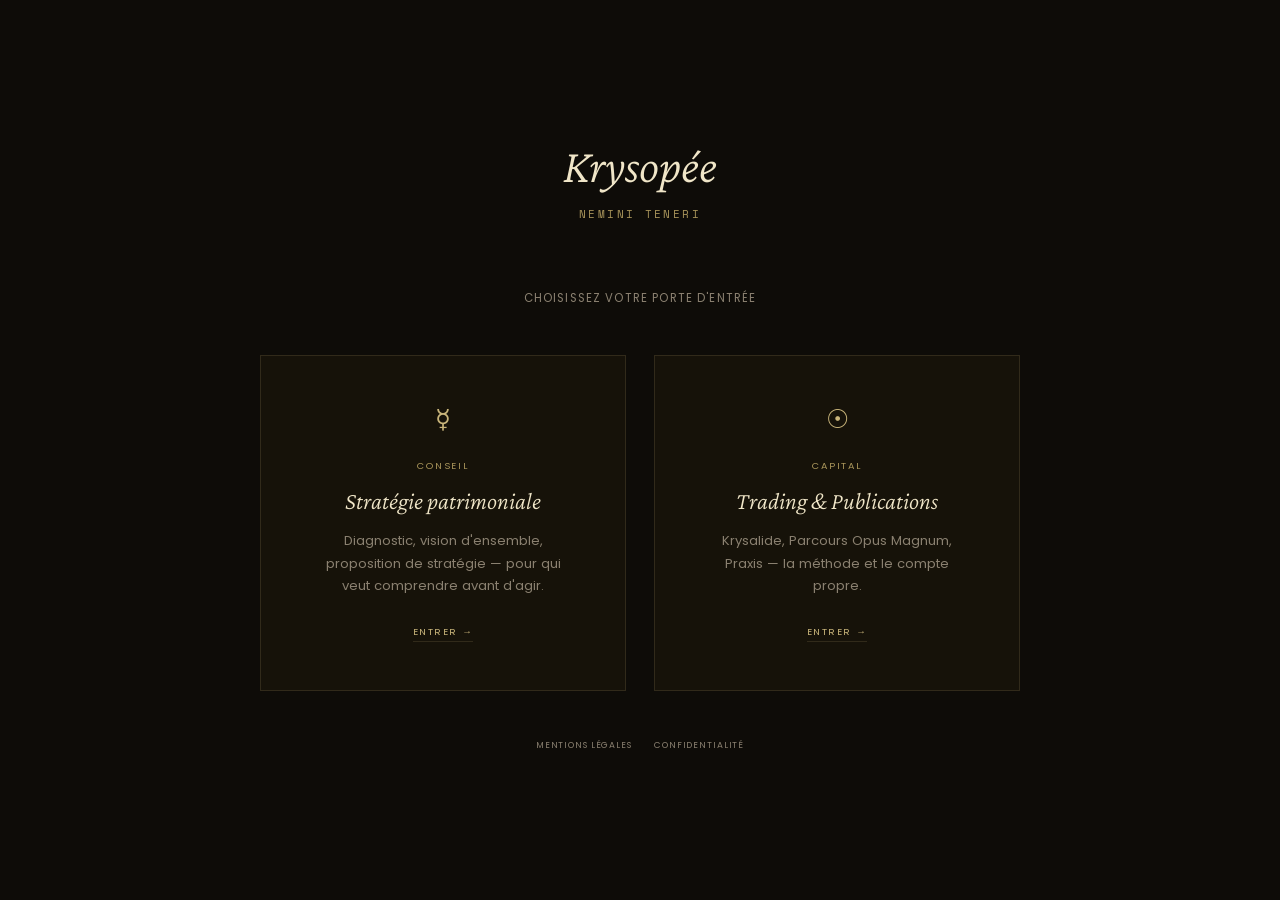
==== index.html @ d830239b "Add files via upload" ====
<!DOCTYPE html>
<html lang="fr">
<head>
<meta charset="UTF-8">
<meta name="viewport" content="width=device-width, initial-scale=1.0">
<title>Krysopée</title>
<meta name="description" content="Krysopée — maison indépendante autour du capital, de la stratégie patrimoniale et de la transmission.">
<link rel="canonical" href="https://krysopee.com/">
<meta property="og:type" content="website">
<meta property="og:url" content="https://krysopee.com/">
<meta property="og:title" content="Krysopée">
<meta property="og:description" content="Choisissez votre porte d'entrée.">
<meta property="og:locale" content="fr_FR">
<meta property="og:site_name" content="Krysopée">
<link rel="preconnect" href="https://fonts.googleapis.com">
<link rel="preconnect" href="https://fonts.gstatic.com" crossorigin>
<link href="https://fonts.googleapis.com/css2?family=Crimson+Pro:ital,wght@0,300;0,400;1,300;1,400&family=Space+Mono:wght@400&family=Poppins:wght@400;500&display=swap" rel="stylesheet">
<link rel="stylesheet" href="style.css">
<style>
body.vestibule {
  display: flex; flex-direction: column; align-items: center; justify-content: center;
  min-height: 100vh; padding: 3rem 1.5rem; text-align: center;
}
.marque-vestibule {
  font-family: 'Crimson Pro', serif;
  font-size: clamp(2.2rem, 5vw, 3rem);
  font-style: italic; font-weight: 300;
  color: var(--k-ivory); margin: 0;
}
.devise-vestibule {
  font-family: 'Space Mono', monospace;
  font-size: 0.68rem; letter-spacing: 0.22em; text-transform: uppercase;
  color: var(--or-2); margin: 0.9rem 0 3.5rem;
}
.intro-vestibule {
  font-family: 'Poppins', sans-serif;
  font-size: 0.72rem; letter-spacing: 0.1em; text-transform: uppercase;
  color: var(--gris-chaud); margin-bottom: 3rem;
}
.portes { display: flex; gap: 1.75rem; width: 100%; max-width: 760px; }
.porte {
  flex: 1; padding: 3rem 1.75rem;
  border: 1px solid var(--bord-pale); background: var(--k-bg-2);
  text-decoration: none; color: var(--k-ivory);
  transition: border-color 0.3s, background 0.3s, transform 0.3s;
  display: flex; flex-direction: column; align-items: center;
}
.porte:hover { border-color: var(--or); background: rgba(200,180,122,0.05); transform: translateY(-3px); }
.porte-symbole { font-size: 1.6rem; color: var(--or); margin-bottom: 1.5rem; }
.porte-eyebrow {
  font-family: 'Poppins', sans-serif; font-size: 0.6rem; letter-spacing: 0.18em;
  text-transform: uppercase; color: var(--or-2); margin-bottom: 0.9rem;
}
.porte-titre { font-family: 'Crimson Pro', serif; font-size: 1.5rem; font-style: italic; font-weight: 300; margin: 0 0 1rem; }
.porte-desc {
  font-family: 'Poppins', sans-serif; font-size: 0.82rem; line-height: 1.7;
  color: var(--gris-chaud); max-width: 260px;
}
.porte-entrer {
  margin-top: 1.75rem; font-family: 'Poppins', sans-serif; font-size: 0.6rem;
  letter-spacing: 0.16em; text-transform: uppercase; color: var(--or);
  border-bottom: 1px solid var(--bord-pale); padding-bottom: 2px;
}
@media (max-width: 640px) { .portes { flex-direction: column; } }
</style>
</head>
<body class="vestibule">

<h1 class="marque-vestibule">Krysopée</h1>
<p class="devise-vestibule">Nemini Teneri</p>
<p class="intro-vestibule">Choisissez votre porte d'entrée</p>

<div class="portes">
  <a href="conseil.html" class="porte">
    <span class="porte-symbole">☿</span>
    <span class="porte-eyebrow">Conseil</span>
    <span class="porte-titre">Stratégie patrimoniale</span>
    <span class="porte-desc">Diagnostic, vision d'ensemble, proposition de stratégie — pour qui veut comprendre avant d'agir.</span>
    <span class="porte-entrer">Entrer →</span>
  </a>
  <a href="https://krysopee.capital" class="porte" target="_blank" rel="noopener">
    <span class="porte-symbole">☉</span>
    <span class="porte-eyebrow">Capital</span>
    <span class="porte-titre">Trading &amp; Publications</span>
    <span class="porte-desc">Krysalide, Parcours Opus Magnum, Praxis — la méthode et le compte propre.</span>
    <span class="porte-entrer">Entrer →</span>
  </a>
</div>

<p style="margin-top:3rem; font-family:'Poppins',sans-serif; font-size:0.55rem; letter-spacing:0.1em; text-transform:uppercase;">
  <a href="mentions-legales.html" style="color:var(--gris-chaud); text-decoration:none; margin:0 0.6rem;">Mentions légales</a>
  <a href="confidentialite.html" style="color:var(--gris-chaud); text-decoration:none; margin:0 0.6rem;">Confidentialité</a>
</p>

</body>
</html>
---- style.css ----
/* ═══════════════════════════════════════════════════════════
   KRYSOPÉE.COM — feuille de style partagée
   Mêmes tokens que krysopee.capital (identité de marque commune)
   ═══════════════════════════════════════════════════════════ */

:root {
  --k-black:   #080604;
  --k-bg:      #0E0C08;
  --k-bg-2:    #161209;
  --k-bg-3:    #1E180E;
  --k-gold:    #C8B47A;
  --k-gold-2:  #A8945A;
  --k-ivory:   #F0E6C8;
  --k-muted:   #8A7A5A;
  --k-border:  #2A2218;

  --bg:        var(--k-bg);
  --text:      var(--k-ivory);
  --text-sec:  var(--k-muted);
  --or:        var(--k-gold);
  --or-2:      var(--k-gold-2);
  --bord:      var(--k-border);
  --bord-pale: rgba(200,180,122,0.15);
  --bord-fin:  rgba(200,180,122,0.08);
  --gris-chaud:#8A8070;
}

* { box-sizing: border-box; }
body {
  margin: 0;
  background: var(--k-bg);
  color: var(--k-ivory);
  font-family: 'Lora', serif;
}
a { color: inherit; }
img { max-width: 100%; }

/* ── NAV ─────────────────────────────────────────────────── */
nav#nav {
  position: sticky; top: 0; z-index: 100;
  display: flex; align-items: center; justify-content: space-between;
  padding: 1.5rem 3.5rem;
  background: rgba(14,12,8,0.92);
  backdrop-filter: blur(6px);
  border-bottom: 0.5px solid var(--bord-fin);
}
.nav-marque {
  font-family: 'Crimson Pro', serif;
  font-style: italic;
  font-size: 1.3rem;
  color: var(--or);
  text-decoration: none;
}
.nav-links { display: flex; flex-wrap: nowrap; gap: 2rem; list-style: none; margin: 0; padding: 0; }
.nav-links a {
  font-family: 'Poppins', sans-serif;
  font-weight: 400;
  font-size: 0.62rem;
  letter-spacing: 0.16em;
  text-transform: uppercase;
  color: var(--text-sec);
  text-decoration: none;
  white-space: nowrap;
  transition: color 0.25s;
}
.nav-links a:hover, .nav-links a.active { color: var(--or); }
.nav-contact {
  font-family: 'Poppins', sans-serif;
  font-size: 0.6rem;
  letter-spacing: 0.14em;
  text-transform: uppercase;
  border: 1px solid var(--bord-pale);
  padding: 0.5rem 1.1rem;
  text-decoration: none;
  color: var(--k-ivory);
  transition: color 0.25s, border-color 0.25s;
}
.nav-contact:hover { color: var(--or); border-color: rgba(200,180,122,0.4); }

@media (max-width: 780px) {
  nav#nav { padding: 1.2rem 1.5rem; }
  .nav-links { display: none; }
}

/* ── HERO générique ──────────────────────────────────────── */
.hero {
  max-width: 760px;
  margin: 0 auto;
  padding: 7rem 2rem 5rem;
  text-align: center;
}
.hero-eyebrow {
  font-family: 'Poppins', sans-serif;
  font-size: 0.62rem;
  letter-spacing: 0.24em;
  text-transform: uppercase;
  color: var(--or-2);
  margin-bottom: 1.5rem;
}
.hero h1 {
  font-family: 'Crimson Pro', serif;
  font-weight: 300;
  font-style: italic;
  font-size: clamp(2rem, 4.2vw, 3rem);
  line-height: 1.25;
  margin: 0 0 1.5rem;
  color: var(--k-ivory);
}
.hero p {
  font-size: 1.02rem;
  line-height: 1.85;
  color: var(--gris-chaud);
  margin-bottom: 2.2rem;
}
.hero-cta {
  display: inline-block;
  font-family: 'Poppins', sans-serif;
  font-size: 0.64rem;
  letter-spacing: 0.14em;
  text-transform: uppercase;
  color: var(--or);
  text-decoration: none;
  border-bottom: 1px solid var(--bord-pale);
  padding-bottom: 3px;
}

/* ── SECTION générique ───────────────────────────────────── */
section.bloc {
  max-width: 720px;
  margin: 0 auto;
  padding: 5rem 2rem;
}
section.bloc + section.bloc { border-top: 1px solid var(--bord-fin); }
.bloc-eyebrow {
  font-family: 'Poppins', sans-serif;
  font-size: 0.6rem;
  letter-spacing: 0.2em;
  text-transform: uppercase;
  color: var(--or-2);
  margin-bottom: 1rem;
}
.bloc h2 {
  font-family: 'Crimson Pro', serif;
  font-weight: 300;
  font-style: italic;
  font-size: 1.9rem;
  margin: 0 0 1.75rem;
}
.bloc p {
  font-size: 1rem;
  line-height: 1.85;
  color: var(--k-ivory);
  margin-bottom: 1.4rem;
}
.exergue {
  font-family: 'Crimson Pro', serif;
  font-style: italic;
  font-size: 1.4rem;
  font-weight: 300;
  text-align: center;
  color: var(--or);
  line-height: 1.5;
  margin: 2.5rem 0 1.25rem;
}

/* ── VOLETS (cartes à trois colonnes) ────────────────────── */
.volets { display: grid; grid-template-columns: repeat(3, 1fr); gap: 1.5rem; margin: 2.5rem 0; }
.volet { padding: 1.75rem 1.5rem; background: var(--k-bg-2); border: 1px solid var(--bord-fin); }
.volet-num { font-family: 'Space Mono', monospace; font-size: 0.7rem; color: var(--or-2); margin-bottom: 0.75rem; }
.volet h3 { font-family: 'Lora', serif; font-size: 1.05rem; font-weight: 400; margin: 0 0 0.6rem; color: var(--k-ivory); }
.volet p { font-size: 0.88rem; color: var(--gris-chaud); line-height: 1.6; margin: 0; }
@media (max-width: 720px) { .volets { grid-template-columns: 1fr; } }

/* ── ENCADRÉS (limites, avertissements) ──────────────────── */
.limite {
  margin-top: 2rem;
  padding: 1.5rem 1.75rem;
  border-left: 2px solid var(--or-2);
  background: rgba(200,180,122,0.03);
  font-size: 0.92rem;
  line-height: 1.75;
  color: var(--gris-chaud);
}
.limite strong { color: var(--k-ivory); font-weight: 400; font-style: italic; }

.mention-sobre {
  margin-top: 2rem;
  padding-top: 2rem;
  border-top: 1px solid var(--bord-fin);
  text-align: center;
}
.mention-sobre .label {
  font-family: 'Poppins', sans-serif;
  font-size: 0.6rem;
  letter-spacing: 0.18em;
  text-transform: uppercase;
  color: var(--or-2);
  margin-bottom: 0.75rem;
}
.mention-sobre p.texte {
  max-width: 520px;
  margin: 0 auto;
  font-size: 0.95rem;
  color: var(--gris-chaud);
}

/* ── SIGNATURE / FONDATEUR ───────────────────────────────── */
.signature {
  font-family: 'Space Mono', monospace;
  font-size: 0.65rem;
  letter-spacing: 0.1em;
  color: var(--or);
  text-transform: uppercase;
  margin-top: 1.5rem;
}
.portrait-fondateur {
  width: 140px; height: 140px; border-radius: 50%; overflow: hidden;
  border: 0.5px solid var(--bord-pale);
  margin: 0 auto 2rem;
}
.portrait-fondateur img { width: 100%; height: 100%; object-fit: cover; filter: grayscale(10%) brightness(0.94); display: block; }

/* ── CONTACT ──────────────────────────────────────────────── */
.contact-hero { max-width: 620px; margin: 0 auto; text-align: center; padding: 7rem 2rem 2.5rem; }
.contact-zone { max-width: 480px; margin: 0 auto; padding: 0 2rem 6rem; }
.contact-form-simple { display: flex; flex-direction: column; gap: 1.5rem; }
.contact-form-simple input,
.contact-form-simple textarea {
  background: transparent; border: none; border-bottom: 0.5px solid var(--bord-fin);
  color: var(--text); padding: 1rem 0.2rem;
  font-family: 'Lora', Georgia, serif; font-size: 1rem; font-style: italic;
  outline: none; width: 100%; resize: none; transition: border-color 0.3s;
}
.contact-form-simple input::placeholder,
.contact-form-simple textarea::placeholder { color: var(--text-sec); opacity: 0.5; font-style: italic; }
.contact-form-simple input:focus,
.contact-form-simple textarea:focus { border-color: rgba(200,180,122,0.5); }
.contact-form-simple textarea { height: 130px; }
.contact-envoyer-simple {
  background: transparent; border: none; border-top: 0.5px solid var(--bord-fin);
  color: var(--or); padding: 1.1rem;
  font-family: 'Poppins', sans-serif; font-weight: 400;
  font-size: 0.6rem; letter-spacing: 0.28em; text-transform: uppercase;
  cursor: pointer; width: 100%; text-align: center; transition: all 0.3s; margin-top: 0.5rem;
}
.contact-envoyer-simple:hover { background: rgba(200,180,122,0.06); }
.contact-rgpd-simple {
  font-family: 'Poppins', sans-serif; font-weight: 300; font-size: 0.68rem;
  color: var(--text-sec); opacity: 0.5; line-height: 1.7; margin-top: 1.5rem; text-align: center;
}
.contact-confirm {
  display: none; padding: 1.5rem; border: 0.5px solid var(--bord-pale); margin-bottom: 1.5rem; text-align: center;
}
.contact-confirm p { font-family: 'Lora', Georgia, serif; font-style: italic; color: var(--or); font-size: 0.95rem; }

/* ── FOOTER ───────────────────────────────────────────────── */
footer {
  text-align: center;
  padding: 3rem 2rem 4rem;
  border-top: 1px solid var(--bord-fin);
}
.foot-devise {
  display: block;
  font-family: 'Crimson Pro', serif;
  font-style: italic;
  color: var(--or);
  font-size: 1rem;
  margin-bottom: 1rem;
}
.foot-liens a {
  font-family: 'Poppins', sans-serif;
  font-size: 0.58rem;
  letter-spacing: 0.12em;
  text-transform: uppercase;
  color: var(--gris-chaud);
  text-decoration: none;
  margin: 0 0.8rem;
}
.foot-liens a:hover { color: var(--or); }
.foot-note {
  display: block;
  margin-top: 1.5rem;
  font-family: 'Space Mono', monospace;
  font-size: 0.6rem;
  color: var(--k-muted);
}

@media (max-width: 900px) {
  .contact-hero { padding: 5rem 1.5rem 2.5rem; }
  .contact-zone { padding: 0 1.5rem 4rem; }
}
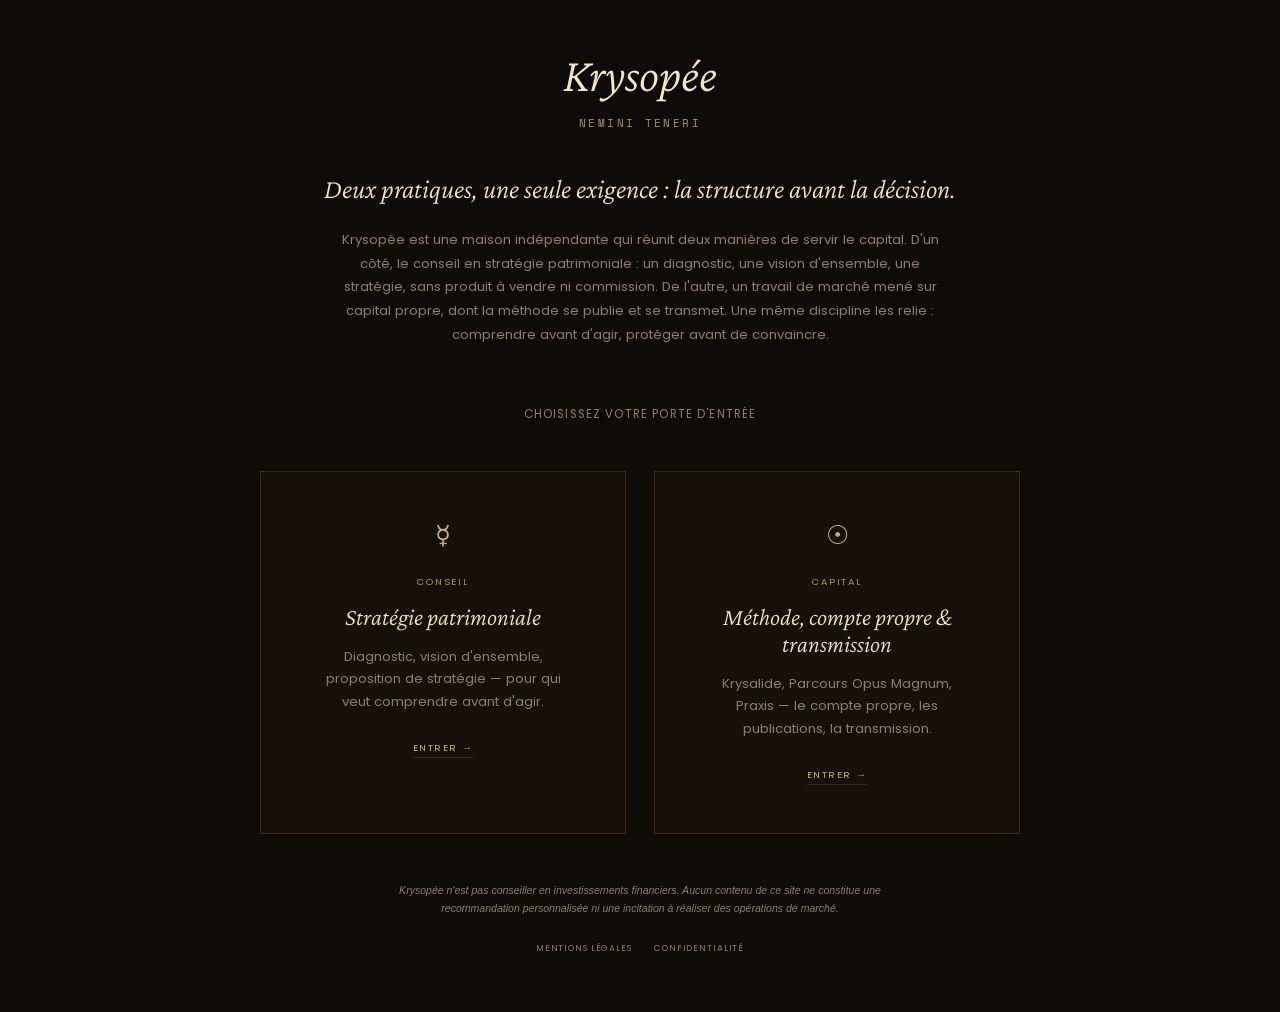
==== commit b856e1c4: "Vestibule : textes d'ancrage et mention réglementaire ; menu Accueil→Conseil ; fondateur : formulati" ====
--- a/index.html
+++ b/index.html
@@ -3,13 +3,15 @@
 <head>
 <meta charset="UTF-8">
 <meta name="viewport" content="width=device-width, initial-scale=1.0">
-<title>Krysopée</title>
-<meta name="description" content="Krysopée — maison indépendante autour du capital, de la stratégie patrimoniale et de la transmission.">
+<title>Krysopée · Stratégie patrimoniale, méthode &amp; transmission</title>
+<meta name="description" content="Maison indépendante autour du capital : conseil en stratégie patrimoniale sans commission, méthode de marché sur compte propre et transmission. Nemini Teneri.">
 <link rel="canonical" href="https://krysopee.com/">
 <meta property="og:type" content="website">
 <meta property="og:url" content="https://krysopee.com/">
-<meta property="og:title" content="Krysopée">
-<meta property="og:description" content="Choisissez votre porte d'entrée.">
+<meta property="og:title" content="Krysopée — Comprendre avant d'agir">
+<meta property="og:image" content="https://krysopee.capital/logo-bandeau.png">
+<meta name="twitter:card" content="summary_large_image">
+<meta property="og:description" content="Choisissez votre porte d'entrée : conseil patrimonial ou méthode de marché.">
 <meta property="og:locale" content="fr_FR">
 <meta property="og:site_name" content="Krysopée">
 <link rel="preconnect" href="https://fonts.googleapis.com">
@@ -61,6 +63,20 @@
   letter-spacing: 0.16em; text-transform: uppercase; color: var(--or);
   border-bottom: 1px solid var(--bord-pale); padding-bottom: 2px;
 }
+.devise-vestibule { margin-bottom: 2.5rem; }
+.accroche-vestibule {
+  font-family: 'Crimson Pro', serif; font-style: italic; font-weight: 300;
+  font-size: clamp(1.35rem, 3vw, 1.7rem); line-height: 1.35;
+  color: var(--k-ivory); max-width: 640px; margin: 0 0 1.25rem;
+}
+.texte-vestibule {
+  font-family: 'Poppins', sans-serif; font-size: 0.82rem; line-height: 1.8;
+  color: var(--gris-chaud); max-width: 600px; margin: 0 0 3rem;
+}
+.mention-vestibule {
+  font-family: 'Poppins', sans-serif; font-size: 0.66rem; line-height: 1.7;
+  color: var(--gris-chaud); max-width: 560px; margin: 3rem 0 0; font-style: italic;
+}
 @media (max-width: 640px) { .portes { flex-direction: column; } }
 </style>
 </head>
@@ -68,6 +84,8 @@
 
 <h1 class="marque-vestibule">Krysopée</h1>
 <p class="devise-vestibule">Nemini Teneri</p>
+<h2 class="accroche-vestibule">Deux pratiques, une seule exigence : la structure avant la décision.</h2>
+<p class="texte-vestibule">Krysopée est une maison indépendante qui réunit deux manières de servir le capital. D'un côté, le conseil en stratégie patrimoniale : un diagnostic, une vision d'ensemble, une stratégie, sans produit à vendre ni commission. De l'autre, un travail de marché mené sur capital propre, dont la méthode se publie et se transmet. Une même discipline les relie : comprendre avant d'agir, protéger avant de convaincre.</p>
 <p class="intro-vestibule">Choisissez votre porte d'entrée</p>
 
 <div class="portes">
@@ -81,13 +99,15 @@
   <a href="https://krysopee.capital" class="porte" target="_blank" rel="noopener">
     <span class="porte-symbole">☉</span>
     <span class="porte-eyebrow">Capital</span>
-    <span class="porte-titre">Trading &amp; Publications</span>
-    <span class="porte-desc">Krysalide, Parcours Opus Magnum, Praxis — la méthode et le compte propre.</span>
+    <span class="porte-titre">Méthode, compte propre &amp; transmission</span>
+    <span class="porte-desc">Krysalide, Parcours Opus Magnum, Praxis — le compte propre, les publications, la transmission.</span>
     <span class="porte-entrer">Entrer →</span>
   </a>
 </div>
 
-<p style="margin-top:3rem; font-family:'Poppins',sans-serif; font-size:0.55rem; letter-spacing:0.1em; text-transform:uppercase;">
+<p class="mention-vestibule">Krysopée n'est pas conseiller en investissements financiers. Aucun contenu de ce site ne constitue une recommandation personnalisée ni une incitation à réaliser des opérations de marché.</p>
+
+<p style="margin-top:1.5rem; font-family:'Poppins',sans-serif; font-size:0.55rem; letter-spacing:0.1em; text-transform:uppercase;">
   <a href="mentions-legales.html" style="color:var(--gris-chaud); text-decoration:none; margin:0 0.6rem;">Mentions légales</a>
   <a href="confidentialite.html" style="color:var(--gris-chaud); text-decoration:none; margin:0 0.6rem;">Confidentialité</a>
 </p>
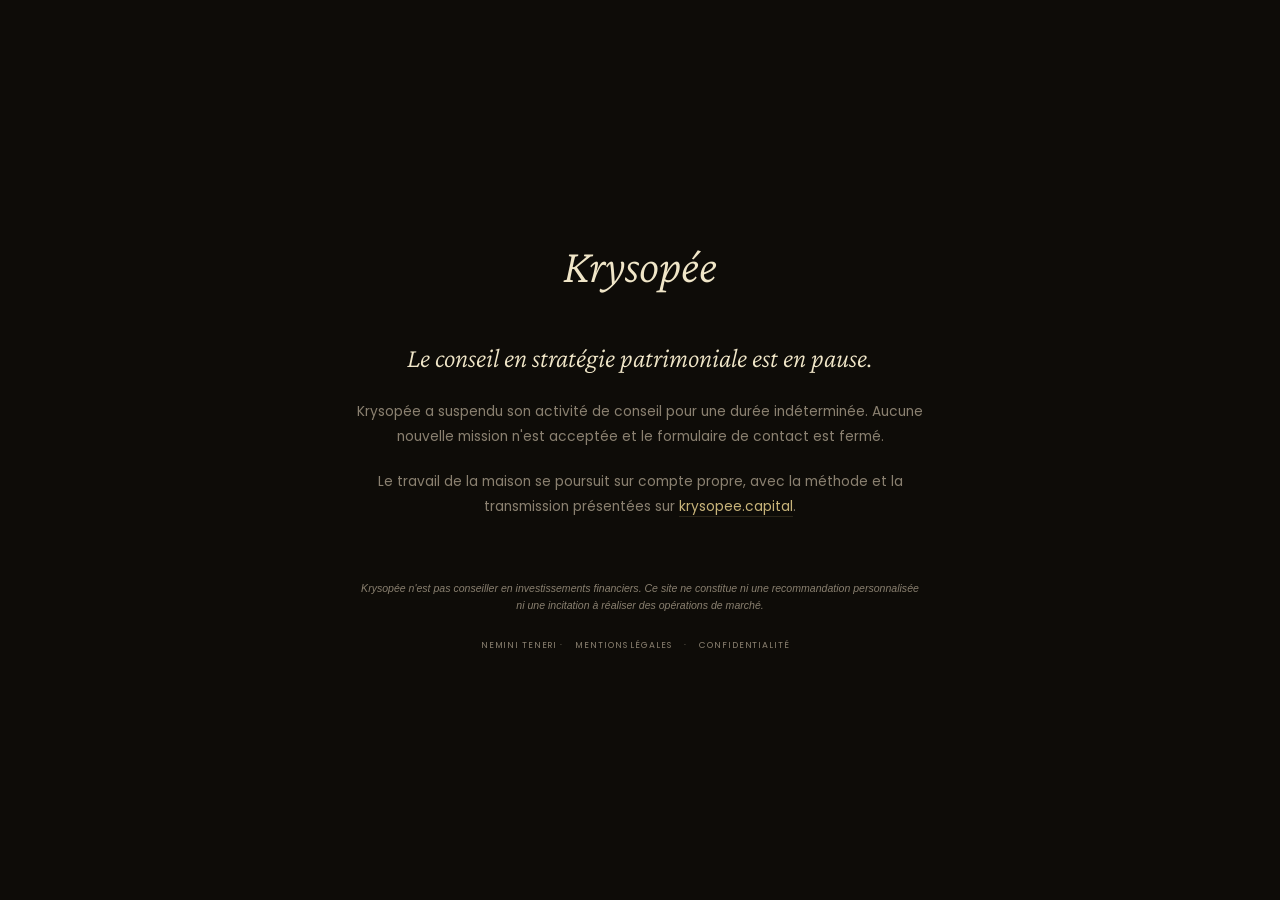
==== commit 903d3bb1: "Mise en veille du site : conseil en pause L'activité de conseil en stratégie patrimoniale est suspen" ====
--- a/index.html
+++ b/index.html
@@ -3,15 +3,13 @@
 <head>
 <meta charset="UTF-8">
 <meta name="viewport" content="width=device-width, initial-scale=1.0">
-<title>Krysopée · Stratégie patrimoniale, méthode &amp; transmission</title>
-<meta name="description" content="Maison indépendante autour du capital : conseil en stratégie patrimoniale sans commission, méthode de marché sur compte propre et transmission. Nemini Teneri.">
+<title>Krysopée · Conseil en pause</title>
+<meta name="description" content="Le conseil en stratégie patrimoniale de Krysopée est en pause. Le travail de la maison se poursuit sur krysopee.capital.">
 <link rel="canonical" href="https://krysopee.com/">
 <meta property="og:type" content="website">
 <meta property="og:url" content="https://krysopee.com/">
-<meta property="og:title" content="Krysopée — Comprendre avant d'agir">
-<meta property="og:image" content="https://krysopee.capital/logo-bandeau.png">
-<meta name="twitter:card" content="summary_large_image">
-<meta property="og:description" content="Choisissez votre porte d'entrée : conseil patrimonial ou méthode de marché.">
+<meta property="og:title" content="Krysopée — Conseil en pause">
+<meta property="og:description" content="Le conseil en stratégie patrimoniale de Krysopée est en pause.">
 <meta property="og:locale" content="fr_FR">
 <meta property="og:site_name" content="Krysopée">
 <link rel="preconnect" href="https://fonts.googleapis.com">
@@ -24,93 +22,41 @@
   min-height: 100vh; padding: 3rem 1.5rem; text-align: center;
 }
 .marque-vestibule {
-  font-family: 'Crimson Pro', serif;
-  font-size: clamp(2.2rem, 5vw, 3rem);
-  font-style: italic; font-weight: 300;
-  color: var(--k-ivory); margin: 0;
+  font-family: 'Crimson Pro', serif; font-size: clamp(2.2rem, 5vw, 3rem);
+  font-style: italic; font-weight: 300; color: var(--k-ivory); margin: 0 0 3rem;
 }
-.devise-vestibule {
-  font-family: 'Space Mono', monospace;
-  font-size: 0.68rem; letter-spacing: 0.22em; text-transform: uppercase;
-  color: var(--or-2); margin: 0.9rem 0 3.5rem;
-}
-.intro-vestibule {
-  font-family: 'Poppins', sans-serif;
-  font-size: 0.72rem; letter-spacing: 0.1em; text-transform: uppercase;
-  color: var(--gris-chaud); margin-bottom: 3rem;
-}
-.portes { display: flex; gap: 1.75rem; width: 100%; max-width: 760px; }
-.porte {
-  flex: 1; padding: 3rem 1.75rem;
-  border: 1px solid var(--bord-pale); background: var(--k-bg-2);
-  text-decoration: none; color: var(--k-ivory);
-  transition: border-color 0.3s, background 0.3s, transform 0.3s;
-  display: flex; flex-direction: column; align-items: center;
-}
-.porte:hover { border-color: var(--or); background: rgba(200,180,122,0.05); transform: translateY(-3px); }
-.porte-symbole { font-size: 1.6rem; color: var(--or); margin-bottom: 1.5rem; }
-.porte-eyebrow {
-  font-family: 'Poppins', sans-serif; font-size: 0.6rem; letter-spacing: 0.18em;
-  text-transform: uppercase; color: var(--or-2); margin-bottom: 0.9rem;
-}
-.porte-titre { font-family: 'Crimson Pro', serif; font-size: 1.5rem; font-style: italic; font-weight: 300; margin: 0 0 1rem; }
-.porte-desc {
-  font-family: 'Poppins', sans-serif; font-size: 0.82rem; line-height: 1.7;
-  color: var(--gris-chaud); max-width: 260px;
-}
-.porte-entrer {
-  margin-top: 1.75rem; font-family: 'Poppins', sans-serif; font-size: 0.6rem;
-  letter-spacing: 0.16em; text-transform: uppercase; color: var(--or);
-  border-bottom: 1px solid var(--bord-pale); padding-bottom: 2px;
-}
-.devise-vestibule { margin-bottom: 2.5rem; }
 .accroche-vestibule {
   font-family: 'Crimson Pro', serif; font-style: italic; font-weight: 300;
   font-size: clamp(1.35rem, 3vw, 1.7rem); line-height: 1.35;
-  color: var(--k-ivory); max-width: 640px; margin: 0 0 1.25rem;
+  color: var(--k-ivory); max-width: 640px; margin: 0 0 1.5rem;
 }
 .texte-vestibule {
-  font-family: 'Poppins', sans-serif; font-size: 0.82rem; line-height: 1.8;
-  color: var(--gris-chaud); max-width: 600px; margin: 0 0 3rem;
+  font-family: 'Poppins', sans-serif; font-size: 0.86rem; line-height: 1.8;
+  color: var(--gris-chaud); max-width: 600px; margin: 0 0 1.25rem;
 }
+.texte-vestibule a { color: var(--or); text-decoration: none; border-bottom: 1px solid var(--bord-pale); }
+.texte-vestibule a:hover { border-bottom-color: var(--or); }
 .mention-vestibule {
   font-family: 'Poppins', sans-serif; font-size: 0.66rem; line-height: 1.7;
-  color: var(--gris-chaud); max-width: 560px; margin: 3rem 0 0; font-style: italic;
+  color: var(--gris-chaud); max-width: 560px; margin: 2.5rem 0 0; font-style: italic;
 }
-@media (max-width: 640px) { .portes { flex-direction: column; } }
+.pied-vestibule {
+  margin-top: 1.5rem; font-family: 'Poppins', sans-serif; font-size: 0.55rem;
+  letter-spacing: 0.1em; text-transform: uppercase; color: var(--gris-chaud);
+}
+.pied-vestibule a { color: var(--gris-chaud); text-decoration: none; margin: 0 0.6rem; }
 </style>
 </head>
 <body class="vestibule">
 
 <h1 class="marque-vestibule">Krysopée</h1>
-<p class="devise-vestibule">Nemini Teneri</p>
-<h2 class="accroche-vestibule">Deux pratiques, une seule exigence : la structure avant la décision.</h2>
-<p class="texte-vestibule">Krysopée est une maison indépendante qui réunit deux manières de servir le capital. D'un côté, le conseil en stratégie patrimoniale : un diagnostic, une vision d'ensemble, une stratégie, sans produit à vendre ni commission. De l'autre, un travail de marché mené sur capital propre, dont la méthode se publie et se transmet. Une même discipline les relie : comprendre avant d'agir, protéger avant de convaincre.</p>
-<p class="intro-vestibule">Choisissez votre porte d'entrée</p>
+<h2 class="accroche-vestibule">Le conseil en stratégie patrimoniale est en pause.</h2>
+<p class="texte-vestibule">Krysopée a suspendu son activité de conseil pour une durée indéterminée. Aucune nouvelle mission n'est acceptée et le formulaire de contact est fermé.</p>
+<p class="texte-vestibule">Le travail de la maison se poursuit sur compte propre, avec la méthode et la transmission présentées sur <a href="https://krysopee.capital">krysopee.capital</a>.</p>
 
-<div class="portes">
-  <a href="conseil.html" class="porte">
-    <span class="porte-symbole">☿</span>
-    <span class="porte-eyebrow">Conseil</span>
-    <span class="porte-titre">Stratégie patrimoniale</span>
-    <span class="porte-desc">Diagnostic, vision d'ensemble, proposition de stratégie — pour qui veut comprendre avant d'agir.</span>
-    <span class="porte-entrer">Entrer →</span>
-  </a>
-  <a href="https://krysopee.capital" class="porte" target="_blank" rel="noopener">
-    <span class="porte-symbole">☉</span>
-    <span class="porte-eyebrow">Capital</span>
-    <span class="porte-titre">Méthode, compte propre &amp; transmission</span>
-    <span class="porte-desc">Krysalide, Parcours Opus Magnum, Praxis — le compte propre, les publications, la transmission.</span>
-    <span class="porte-entrer">Entrer →</span>
-  </a>
-</div>
+<p class="mention-vestibule">Krysopée n'est pas conseiller en investissements financiers. Ce site ne constitue ni une recommandation personnalisée ni une incitation à réaliser des opérations de marché.</p>
 
-<p class="mention-vestibule">Krysopée n'est pas conseiller en investissements financiers. Aucun contenu de ce site ne constitue une recommandation personnalisée ni une incitation à réaliser des opérations de marché.</p>
-
-<p style="margin-top:1.5rem; font-family:'Poppins',sans-serif; font-size:0.55rem; letter-spacing:0.1em; text-transform:uppercase;">
-  <a href="mentions-legales.html" style="color:var(--gris-chaud); text-decoration:none; margin:0 0.6rem;">Mentions légales</a>
-  <a href="confidentialite.html" style="color:var(--gris-chaud); text-decoration:none; margin:0 0.6rem;">Confidentialité</a>
-</p>
+<p class="pied-vestibule">Nemini Teneri · <a href="mentions-legales.html">Mentions légales</a> · <a href="confidentialite.html">Confidentialité</a></p>
 
 </body>
 </html>
